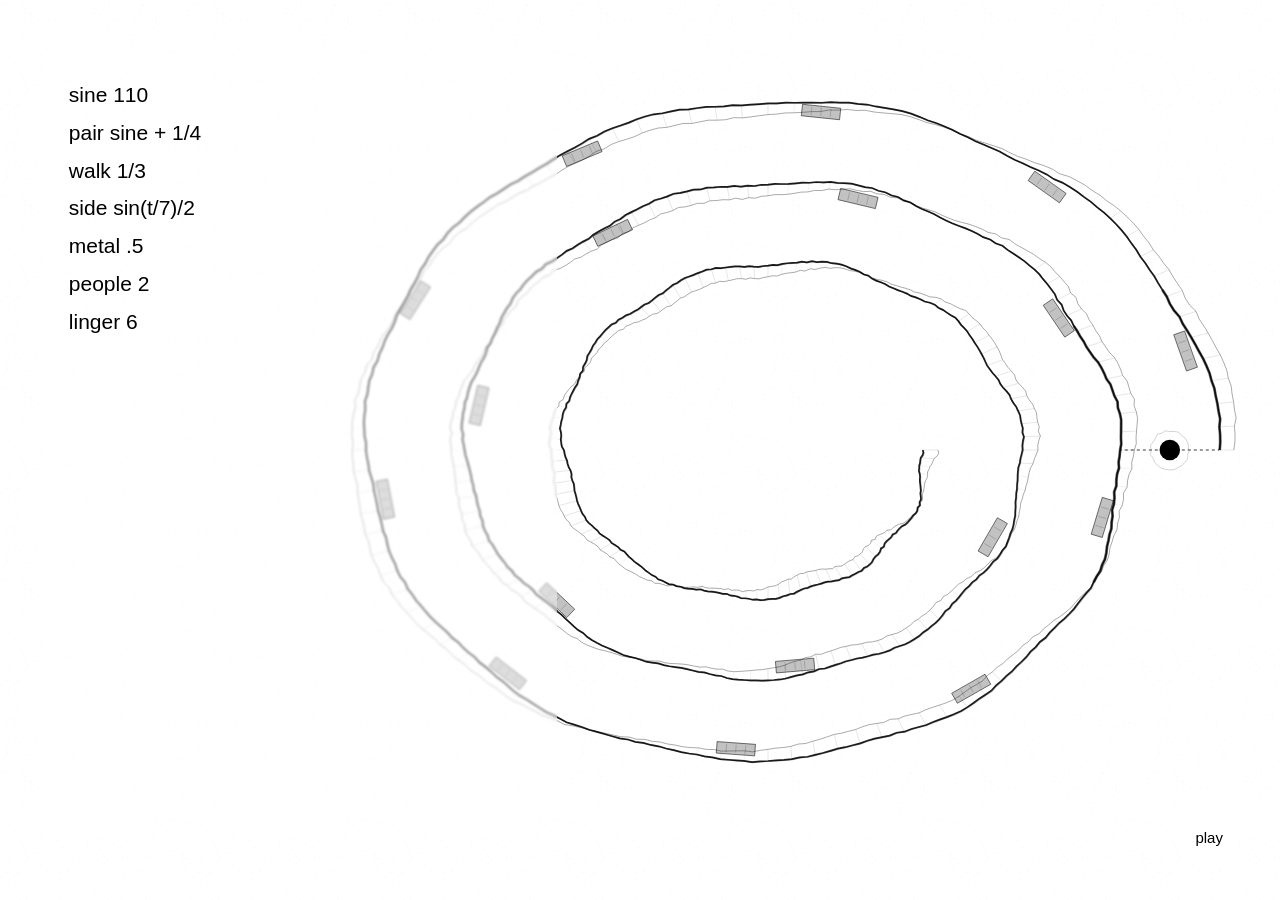
==== index.html @ 5f3c0640 "i'm on one: livecoding walk through a torqued spiral" ====
<!doctype html>
<html lang="en">
<head>
<meta charset="utf-8">
<meta name="viewport" content="width=device-width,initial-scale=1,viewport-fit=cover">
<title>i'm on one</title>
<meta name="description" content="i'm on one: a livecoding walk through a torqued steel spiral.">
<link rel="stylesheet" href="style.css">
</head>
<body>
<img id="image" alt="" hidden>
<canvas id="visual" aria-label="overhead plan: a torqued spiral wall, metal units, a walking body, other people and reflections"></canvas>
<section class="score">
<div class="editor">
<textarea id="code" spellcheck="false" autocapitalize="off" autocomplete="off" autocorrect="off" aria-label="score" aria-invalid="false">sine 110
pair sine + 1/4
walk 1/3
side sin(t/7)/2
metal .5
people 2
linger 6</textarea>
<div class="mirror" aria-hidden="true"></div>
</div>
</section>
<nav class="transport" aria-label="transport"><button id="play" type="button">play</button><button id="stop" type="button" hidden>stop</button></nav>
<p id="announce" class="sr" role="status" aria-live="polite"></p>
<script type="module" src="app.mjs"></script>
</body>
</html>
---- style.css ----
* { box-sizing: border-box; }
html, body { margin: 0; height: 100%; overflow: hidden; background: #fff; color: #000; font: 16px Arial, Helvetica, sans-serif; text-transform: lowercase; }
#visual, #image { position: fixed; inset: 0; width: 100vw; height: 100dvh; display: block; }
#image { object-fit: cover; filter: grayscale(1) contrast(.9); opacity: .17; pointer-events: none; }
#image[hidden] { display: none; }

.score { position: absolute; left: 3.5vw; top: 6vh; bottom: 10vh; width: min(540px, 40vw); }
.editor { position: relative; height: 100%; background: rgba(255, 255, 255, .44); -webkit-backdrop-filter: blur(1px); backdrop-filter: blur(1px); }
#code, .mirror { position: absolute; inset: 0; margin: 0; padding: 22px 24px; border: 0; font: 21px/1.8 Arial, Helvetica, sans-serif; letter-spacing: 0; white-space: pre-wrap; overflow-wrap: anywhere; text-transform: none; }
#code { width: 100%; height: 100%; resize: none; outline: none; background: transparent; color: #000; caret-color: #000; text-shadow: 0 0 5px #fff, 0 0 2px #fff; overflow: auto; }
#code.draft { color: rgba(0, 0, 0, .52); }
.mirror { color: transparent; pointer-events: none; overflow: hidden; }
.mirror .error { text-decoration: underline; text-decoration-color: #000; text-decoration-thickness: 1px; text-underline-offset: 6px; }

.transport { position: fixed; right: 3.5vw; bottom: 4.5vh; display: flex; gap: 2px; }
.transport button { font: 15px Arial, Helvetica, sans-serif; text-transform: lowercase; min-height: 44px; min-width: 52px; padding: 10px 12px; border: 0; background: rgba(255, 255, 255, .5); color: #000; cursor: pointer; border-radius: 0; }
.transport button:hover { text-decoration: underline; text-underline-offset: 5px; }
button:focus-visible, #code:focus-visible { outline: 1px solid #000; outline-offset: 3px; }
.sr { position: absolute; width: 1px; height: 1px; overflow: hidden; clip: rect(0 0 0 0); white-space: nowrap; }

@media (max-width: 760px) {
  .score { left: 0; right: 0; top: auto; bottom: 0; width: auto; height: 44dvh; }
  .editor { background: rgba(255, 255, 255, .5); }
  #code, .mirror { font-size: 18px; line-height: 1.7; padding: 16px 18px; }
  .transport { top: max(10px, env(safe-area-inset-top)); bottom: auto; right: 8px; }
}
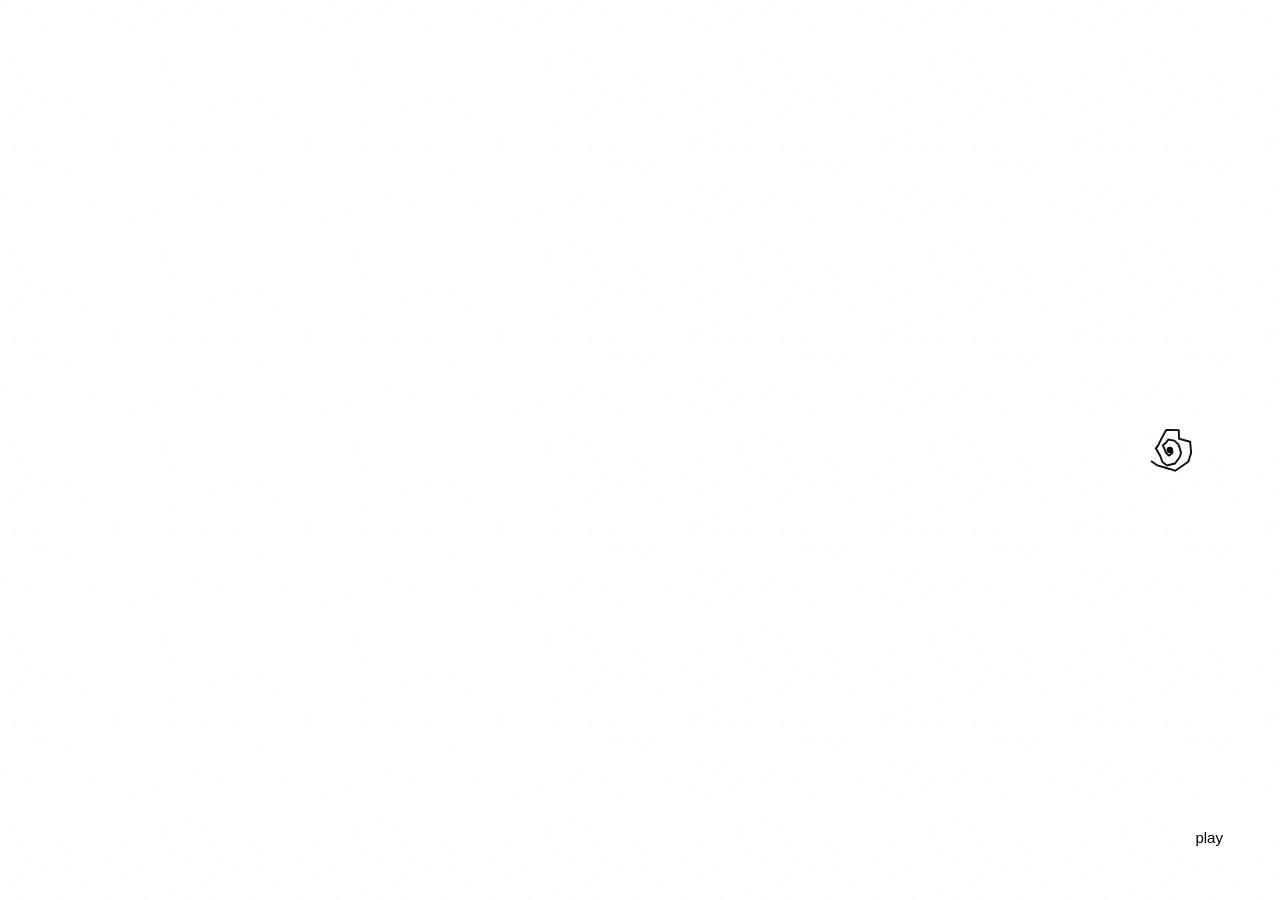
==== commit e546e0ef: "zero point: empty score is silence; every line adds only itself; walls arrive with the sines; dampin" ====
--- a/index.html
+++ b/index.html
@@ -12,13 +12,7 @@
 <canvas id="visual" aria-label="overhead plan: a torqued spiral wall, metal units, a walking body, other people and reflections"></canvas>
 <section class="score">
 <div class="editor">
-<textarea id="code" spellcheck="false" autocapitalize="off" autocomplete="off" autocorrect="off" aria-label="score" aria-invalid="false">sine 110
-pair sine + 1/4
-walk 1/3
-side sin(t/7)/2
-metal .5
-people 2
-linger 6</textarea>
+<textarea id="code" spellcheck="false" autocapitalize="off" autocomplete="off" autocorrect="off" aria-label="score" aria-invalid="false" autofocus></textarea>
 <div class="mirror" aria-hidden="true"></div>
 </div>
 </section>
--- a/style.css
+++ b/style.css
@@ -15,7 +15,8 @@
 .transport { position: fixed; right: 3.5vw; bottom: 4.5vh; display: flex; gap: 2px; }
 .transport button { font: 15px Arial, Helvetica, sans-serif; text-transform: lowercase; min-height: 44px; min-width: 52px; padding: 10px 12px; border: 0; background: rgba(255, 255, 255, .5); color: #000; cursor: pointer; border-radius: 0; }
 .transport button:hover { text-decoration: underline; text-underline-offset: 5px; }
-button:focus-visible, #code:focus-visible { outline: 1px solid #000; outline-offset: 3px; }
+button:focus-visible { outline: 1px solid #000; outline-offset: 3px; }
+#code:focus-visible { outline: none; }
 .sr { position: absolute; width: 1px; height: 1px; overflow: hidden; clip: rect(0 0 0 0); white-space: nowrap; }
 
 @media (max-width: 760px) {
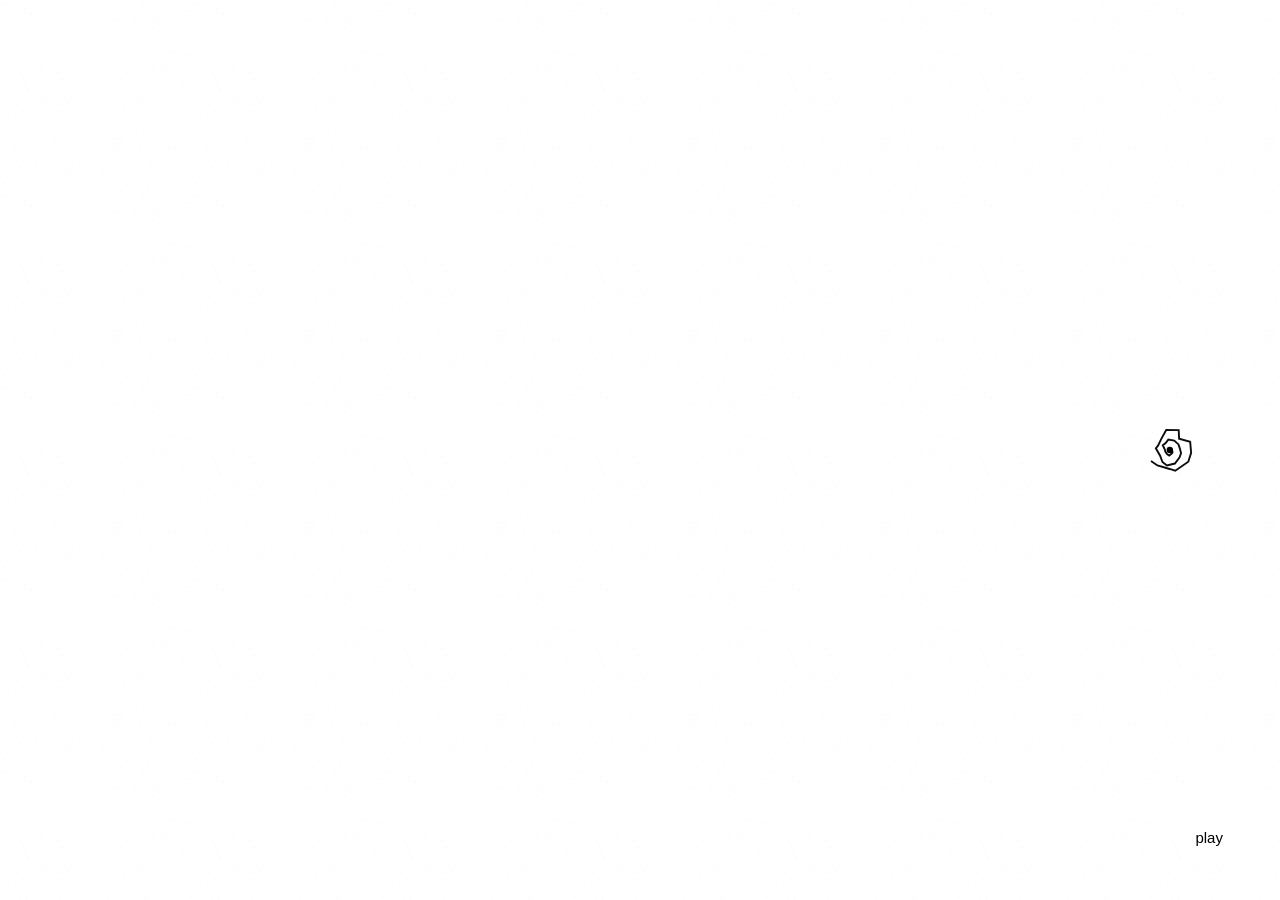
==== commit 647b8397: "local drag-and-drop looping background video with transport" ====
--- a/index.html
+++ b/index.html
@@ -9,6 +9,7 @@
 </head>
 <body>
 <img id="image" alt="" hidden>
+<video id="video" muted loop playsinline preload="auto" aria-hidden="true" hidden></video>
 <canvas id="visual" aria-label="overhead plan: a torqued spiral wall, metal units, a walking body, other people and reflections"></canvas>
 <section class="score">
 <div class="editor">
--- a/style.css
+++ b/style.css
@@ -1,13 +1,13 @@
 * { box-sizing: border-box; }
 html, body { margin: 0; height: 100%; overflow: hidden; background: #fff; color: #000; font: 16px Arial, Helvetica, sans-serif; text-transform: lowercase; }
-#visual, #image { position: fixed; inset: 0; width: 100vw; height: 100dvh; display: block; }
-#image { object-fit: cover; filter: grayscale(1) contrast(.9); opacity: .17; pointer-events: none; }
-#image[hidden] { display: none; }
+#visual, #image, #video { position: fixed; inset: 0; width: 100vw; height: 100dvh; display: block; }
+#image, #video { object-fit: cover; filter: grayscale(1) contrast(.9); opacity: .17; pointer-events: none; }
+#image[hidden], #video[hidden] { display: none; }
 
 .score { position: absolute; left: 3.5vw; top: 6vh; bottom: 10vh; width: min(540px, 40vw); }
-.editor { position: relative; height: 100%; background: rgba(255, 255, 255, .44); -webkit-backdrop-filter: blur(1px); backdrop-filter: blur(1px); }
+.editor { position: relative; height: 100%; background: transparent; -webkit-backdrop-filter: none; backdrop-filter: none; }
 #code, .mirror { position: absolute; inset: 0; margin: 0; padding: 22px 24px; border: 0; font: 21px/1.8 Arial, Helvetica, sans-serif; letter-spacing: 0; white-space: pre-wrap; overflow-wrap: anywhere; text-transform: none; }
-#code { width: 100%; height: 100%; resize: none; outline: none; background: transparent; color: #000; caret-color: #000; text-shadow: 0 0 5px #fff, 0 0 2px #fff; overflow: auto; }
+#code { width: 100%; height: 100%; resize: none; outline: none; background: transparent; color: #000; caret-color: #000; text-shadow: -1px 0 2px rgba(255,255,255,.8), 1px 1px 3px rgba(0,0,0,.3), -2px -1px 6px rgba(0,0,0,.16); overflow: auto; }
 #code.draft { color: rgba(0, 0, 0, .52); }
 .mirror { color: transparent; pointer-events: none; overflow: hidden; }
 .mirror .error { text-decoration: underline; text-decoration-color: #000; text-decoration-thickness: 1px; text-underline-offset: 6px; }
@@ -21,7 +21,7 @@
 
 @media (max-width: 760px) {
   .score { left: 0; right: 0; top: auto; bottom: 0; width: auto; height: 44dvh; }
-  .editor { background: rgba(255, 255, 255, .5); }
+  .editor { background: transparent; }
   #code, .mirror { font-size: 18px; line-height: 1.7; padding: 16px 18px; }
   .transport { top: max(10px, env(safe-area-inset-top)); bottom: auto; right: 8px; }
 }
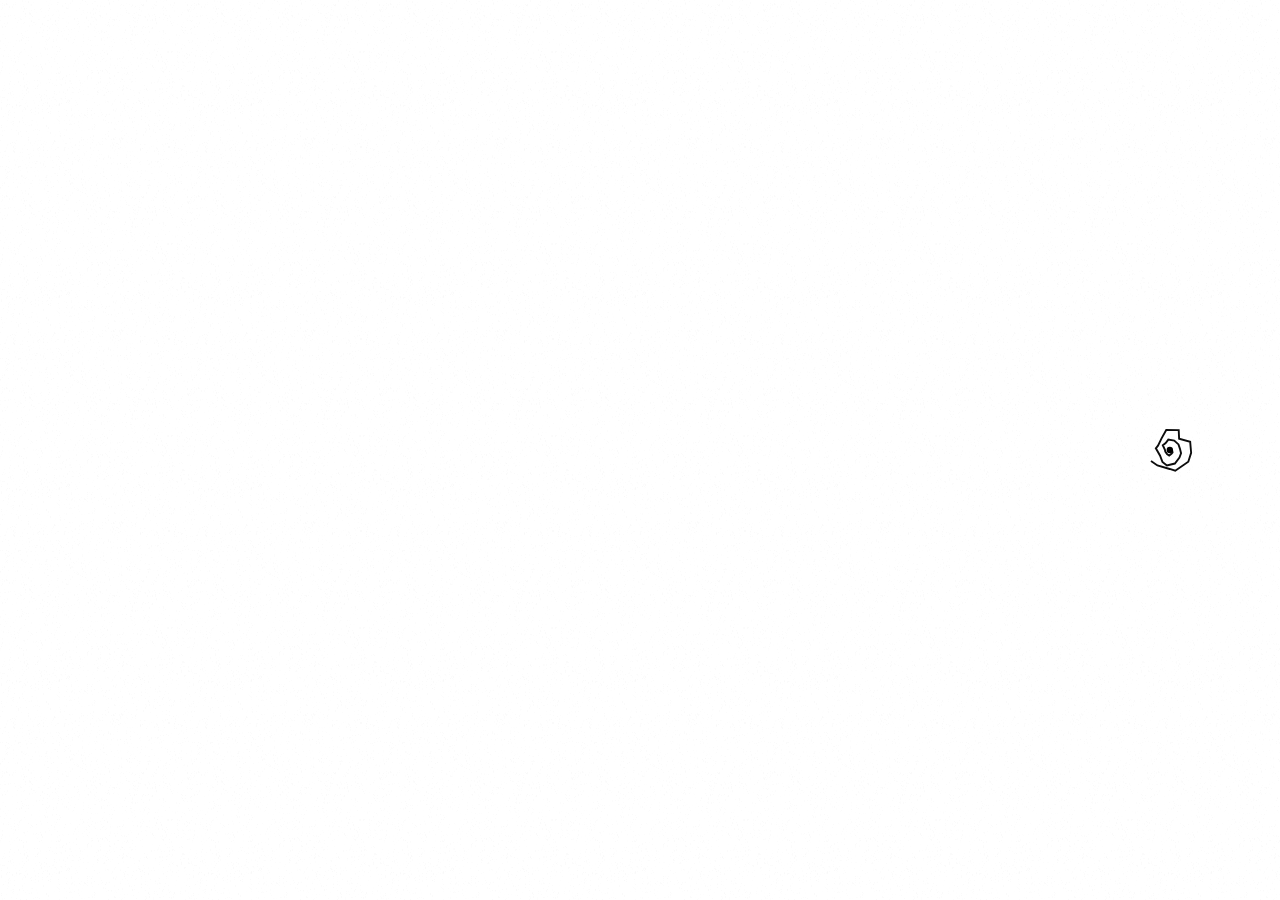
==== commit 15724710: "soft resonant step pulses, wall-attached seams and keyboard-only transport" ====
--- a/index.html
+++ b/index.html
@@ -17,7 +17,6 @@
 <div class="mirror" aria-hidden="true"></div>
 </div>
 </section>
-<nav class="transport" aria-label="transport"><button id="play" type="button">play</button><button id="stop" type="button" hidden>stop</button></nav>
 <p id="announce" class="sr" role="status" aria-live="polite"></p>
 <script type="module" src="app.mjs"></script>
 </body>
